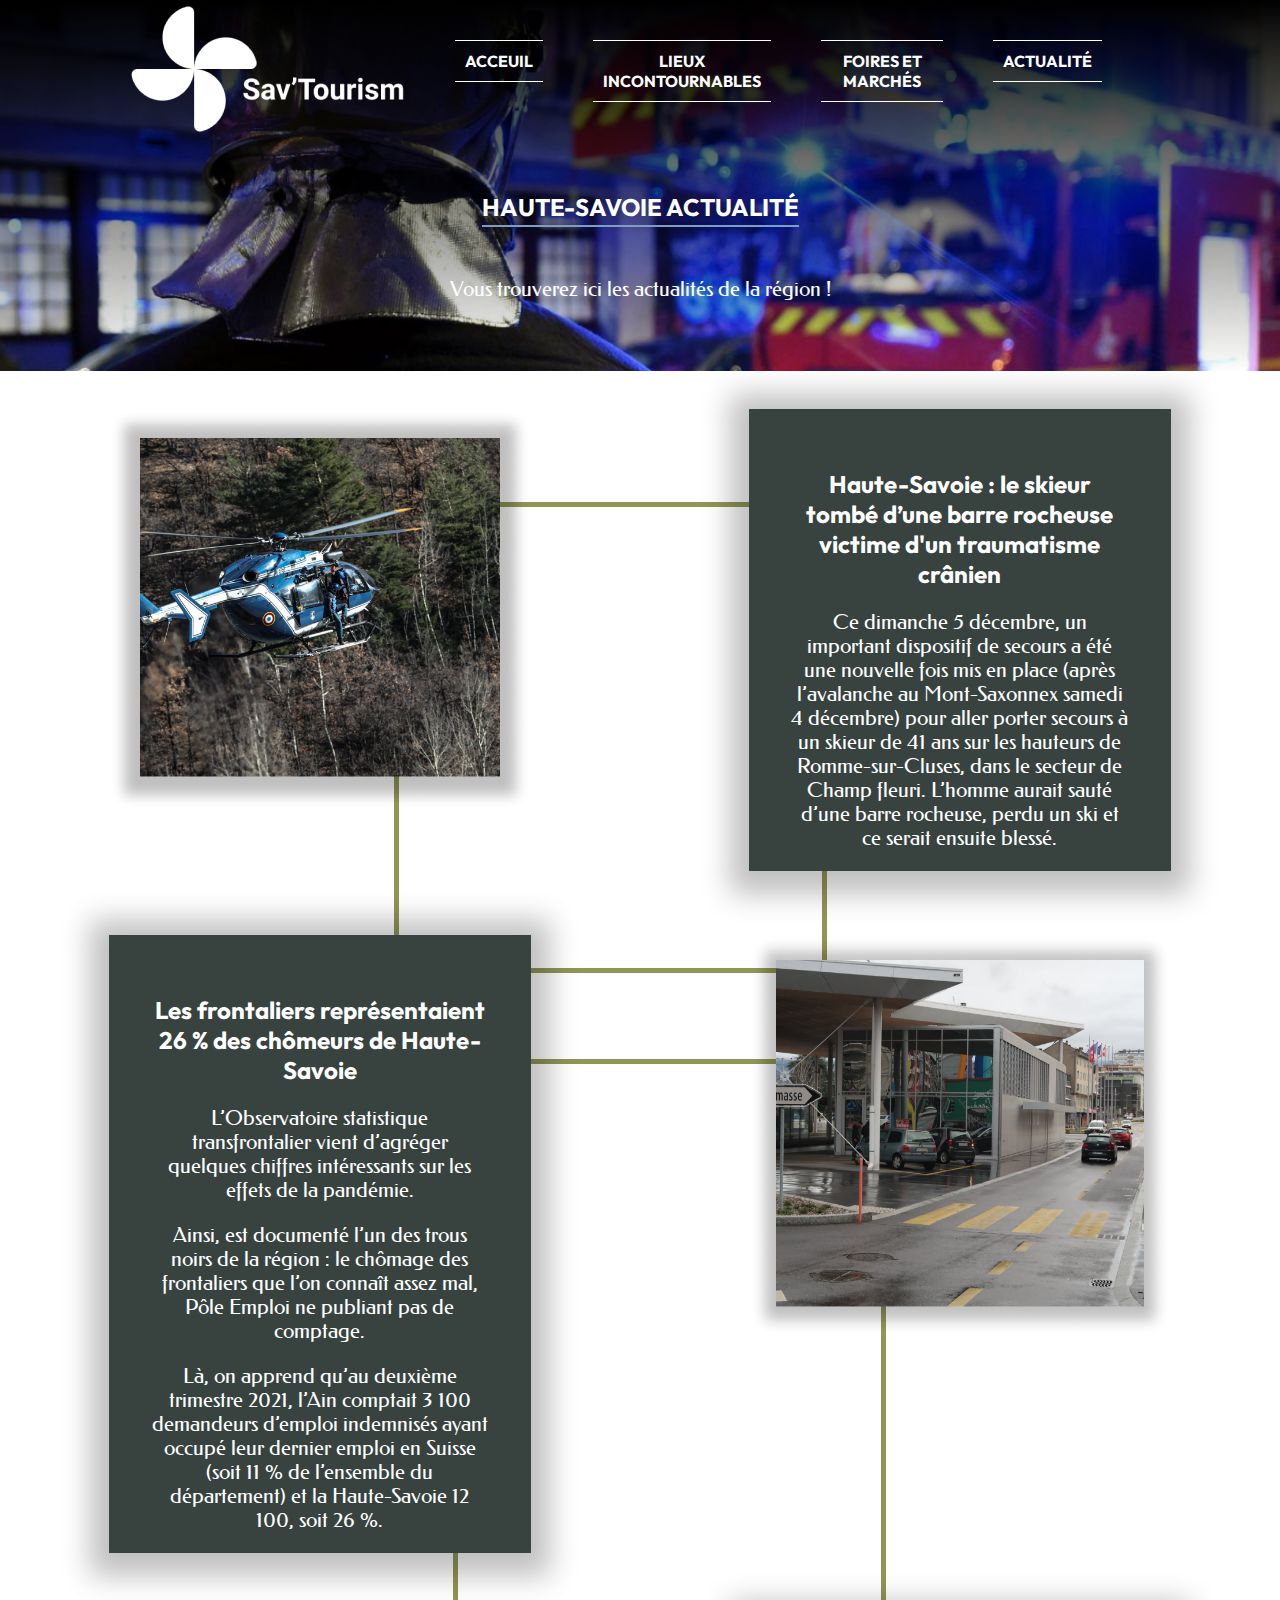
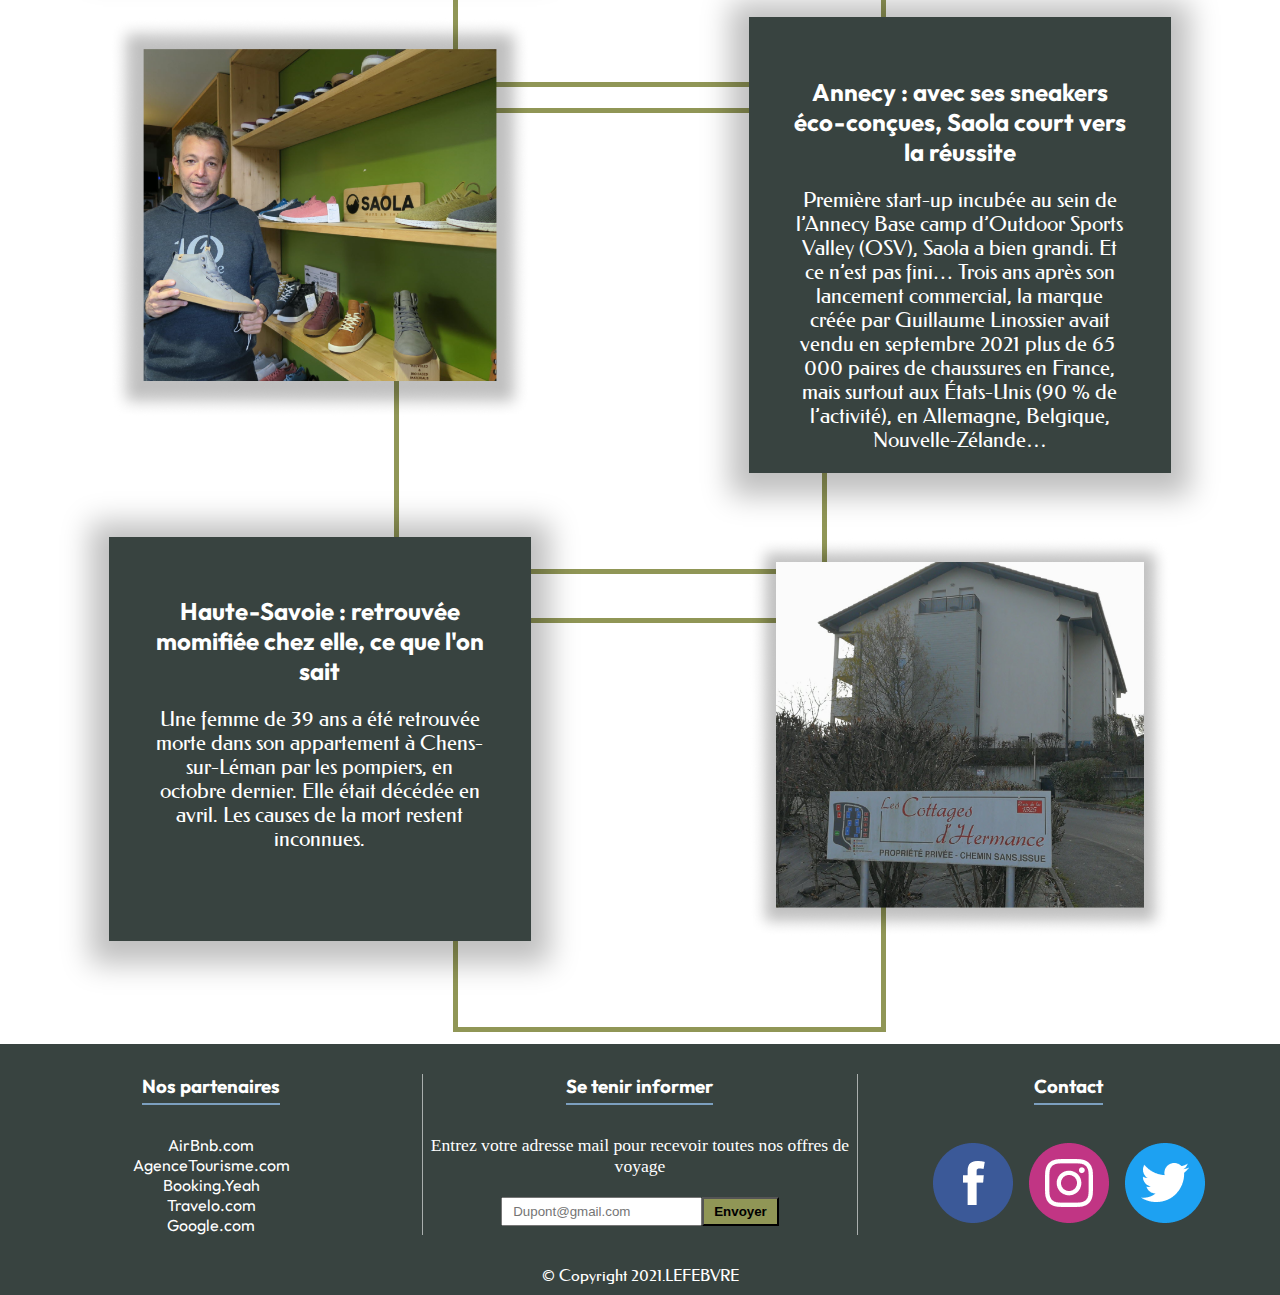
==== pages/actualite.html @ c9c6a57b "news files" ====
<!DOCTYPE html>
<html lang="fr">
<head>
    <meta charset="UTF-8">
    <meta http-equiv="X-UA-Compatible" content="IE=edge">
    <meta name="viewport" content="width=device-width, initial-scale=1.0">
    <link rel="stylesheet" href="../assets/css/style.css">
    <title>Sav'Tourism-Le meilleur de la Haute-Savoie-Actualité</title>
</head>
<body>
    <header id="headerActu">
        <div class="marginLR displayFlex">
            <figure>
                <img src="../assets/img/LogoSite 1.png" alt="logo">
            </figure>
            <nav class="displayFlex">
                <ul>
                    <li><a href="../index.html">Acceuil</a></li>
                    <li><a href="./lieuxIncontournables.html">Lieux incontournables</a></li>
                    <li><a href="./MarchesEtFoires.html">Foires et marchés</a></li>
                    <li><a href="./actualite.html">Actualité</a></li>
                </ul>
            </nav>
        </div>
        <article class="textCenter">
            <h1>Haute-Savoie Actualité</h1>
            <p class="textCenter">Vous trouverez ici les actualités de la région !</p>
        </article>
    </header>
    <main id="mainActu">
        <section>
            <article>
                <figure class="figLeft"><img src="../assets/img/actu/helico.png" alt=""></figure>
                <div>
                    <h2>Haute-Savoie : le skieur tombé d’une barre rocheuse victime d'un traumatisme crânien</h2>
                    <p>Ce dimanche 5 décembre, un important dispositif de secours a été une nouvelle fois mis en place (après l’avalanche au Mont-Saxonnex samedi 4 décembre) pour aller porter secours à un skieur de 41 ans sur les hauteurs de Romme-sur-Cluses, dans le secteur de Champ fleuri. L’homme aurait sauté d’une barre rocheuse, perdu un ski et ce serait ensuite blessé.</p>
                    </div>
            </article>
            <article>
                <div>
                    <h2>Les frontaliers représentaient 26 % des chômeurs de Haute-Savoie</h2>
                    <p>L’Observatoire statistique transfrontalier vient d’agréger quelques chiffres intéressants sur les effets de la pandémie.</p>
                    <p>Ainsi, est documenté l’un des trous noirs de la région : le chômage des frontaliers que l’on connaît assez mal, Pôle Emploi ne publiant pas de comptage.</p>
                    <p>Là, on apprend qu’au deuxième trimestre 2021, l’Ain comptait 3 100 demandeurs d’emploi indemnisés ayant occupé leur dernier emploi en Suisse (soit 11 % de l’ensemble du département) et la Haute-Savoie 12 100, soit 26 %.</p>
                </div>
                <figure class="figRight"><img src="../assets/img/actu/frontalier.png" alt=""></figure>
            </article>
            <article>
                <figure class="figLeft"><img src="../assets/img/actu/chaussures.png" alt=""></figure>
                <div>
                    <h2>Annecy : avec ses sneakers éco-conçues, Saola court vers la réussite</h2>
                    <p>Première start-up incubée au sein de l’Annecy Base camp d’Outdoor Sports Valley (OSV), Saola a bien grandi. Et ce n’est pas fini… Trois ans après son lancement commercial, la marque créée par Guillaume Linossier avait vendu en septembre 2021 plus de 65 000 paires de chaussures en France, mais surtout aux États-Unis (90 % de l’activité), en Allemagne, Belgique, Nouvelle-Zélande…</p>
                    </div>
            </article>
            <article>
                <div>
                    <h2>Haute-Savoie : retrouvée momifiée chez elle, ce que l'on sait</h2>
                    <p>Une femme de 39 ans a été retrouvée morte dans son appartement à Chens-sur-Léman par les pompiers, en octobre dernier. Elle était décédée en avril. Les causes de la mort restent inconnues.</p>
                </div>
                <figure class="figRight"><img src="../assets/img/actu/mort.png" alt=""></figure>
            </article>
        </section>
    </main>
    <footer>
        <div>
            <section id="partenaires">
                <h3>Nos partenaires</h3>
                <ul>
                    <li><a href="#">AirBnb.com</a></li>
                    <li><a href="#">AgenceTourisme.com</a></li>
                    <li><a href="#">Booking.Yeah</a></li>
                    <li><a href="#">Travelo.com</a></li>
                    <li><a href="#">Google.com</a></li>
                </ul>
            </section>
            <section id="mail">
                <h3>Se tenir informer</h3>
                <form>
                    <fieldset>
                        <legend>Entrez votre adresse mail pour recevoir toutes nos offres de voyage</legend>
                        <input type="email" placeholder="Dupont@gmail.com" "><input type="button" value="Envoyer">
                    </fieldset>
                </form>
            </section>
            <section >
                <h3>Contact</h3>
                <div id="contact">
                    <a href="#"><img src="../assets/img/icon/Facebook.png" alt="Facebook"></a>
                    <a href="#"><img src="../assets/img/icon/Instagram.png" alt="Instagram"></a>
                    <a href="#"><img src="../assets/img/icon/Twitter.png" alt="Twitter"></a>
                </div>
            </section>
        </div>
        <div>
            <p>© Copyright 2021.LEFEBVRE</p>
        </div>
    </footer>
</body>
</html>
---- assets/css/style.css ----
@import url(./fontFamily.css);

* {
    margin: 0;
    padding: 0;
}
ul {
    list-style: none;
}
a {
    text-decoration: none;
    color: #fff;
}
p { 
    font-family: 'Federo';
}
h1, h2, h3, a {
    font-family: 'Outfit', sans-serif;
}
.displayFlex {
    display: flex;
}
.marginLR {
    margin: 0 10%;
}
.textCenter {
    text-align: center;
}

/**************  ACCEUIL ************/


/**************  HEADER **********/

header {
    position: relative;
    background: linear-gradient(#000, rgba(0, 0, 0, 0));
}
header::after {
    position: absolute;
    z-index: -10;
    content: '';
    background: center/ cover no-repeat url(../img/fondHeaderAcceuil.png);
    height: 100%;
    width: 100%;
    top: 0;
    left: 0;
}
header > div {
    justify-content: space-between;
}
nav {
    flex-direction: column;
    justify-content: center;
}
nav > ul {
    display: flex;
}
nav > ul > li > a {
    display: block;
    padding: 10px;
    text-align: center;
    text-transform: uppercase;
    font-weight: 700;
    margin-right: 50px;
    border-top: 1px solid #fff;
    border-bottom: 1px solid #fff;
    transition: 400ms ease-in-out;
}
nav > ul > li > a:hover {
    transform: scale(1.1);
    box-shadow: inset 0 0 8px white;
}
header > article {
    color: #fff;
    margin: 0 33%;
    padding-bottom: 50px;
}
header > article > h1 {
    padding-bottom: 3px;
    display: inline-block;
    font-size: 1.5rem;
    text-transform: uppercase;
    margin: 50px 0;
    border-bottom: 2px solid #7C9FBF;
    
}
header > article > p {
    font-size: 1.3rem;
    padding-bottom: 20px;
    font-weight: 500;
}
header > article > a {
    background-color: #7C9FBF;
    border-radius: 7px;
    margin: 0 33%;
    display: inline-block;
    padding: 10px 20px;
    text-transform: uppercase;
    font-weight: 700;
    color: #fff;
    transition: 300ms ease-in-out;
}
header > article > a:hover {
    transform: scale(1.01);
    background-color: #7c9fbfb4;
}



/*************** MAIN ***********/


/********** SECTION 1 ********/

#infoRegion {
    position: relative;
    padding: 10%;
}
#infoRegion > article {
    width: 45%;
    position: relative;
    margin-left: 10%;
    padding: 30px;
    margin-bottom: 100px;
    box-shadow: 0 0 25px  rgba(0, 0, 0, 0.582);
}
#infoRegion > article > h2 {
    position: absolute;
    top: -10%;
    left: -10%;
    font-size: 1.5rem;
    text-transform: uppercase;
}
#infoRegion > article > p {
    font-size: 1.5rem;
}
#infoRegion > figure {
    position: absolute;
    top: 17%;
    right: 10%;
    
}


#imgRegion {
    display: grid;
    grid-template-columns: repeat(2, 1fr);
    grid-template-rows: 400px 400px;
}
#imgRegion > figure > img {
    height: 100%;
    width: 100%;
}




/********** FOOTER **********/

footer {
    color: #fff;
    background-color: #384340;
    padding: 30px 0 10px 0;
}
footer a {
    transition: 200ms ease-in-out;
}
footer a:hover {
    opacity: 0.7;
    color: #909656;

}
footer > div > section > h3 {
    padding-bottom: 5px;
    margin-bottom: 30px;
    display: inline-block;
    border-bottom: 2px solid #7C9FBF;
}
footer > div:first-child {
    display: flex;
    justify-content: space-between;
    padding-bottom: 30px;
}
footer > div:first-child > section {
    width: 33%;
    text-align: center;
}
footer > div:first-child > section:first-child {
    border-right: 1px solid rgba(255, 255, 255, 0.575);
}
footer > div:first-child > section:last-child {
    border-left: 1px solid rgba(255, 255, 255, 0.575);
}
#mail > form > fieldset {
    border: none;
}
#mail > form > fieldset > legend {
    font-size: 1.1rem;
    padding-bottom: 20px;
}
#mail > form > fieldset > input {
    padding: 5px 10px;
}
#mail > form > fieldset > input[type="button"] {

    font-weight: 700;
    background-color: #909656;
}
#mail > form > fieldset > input[type="button"]:hover {
    opacity: 0.7;
}
#contact {
    display: flex;
    justify-content: center;
}
#contact > figure > img {
    width: 100%;
}
footer > div:last-child {
    text-align: center;
}



/********** SECOND PAGE  LIEUX INCONTOURNABLES ********/

#headerLieux::after {
    
    background: center/ cover no-repeat url(../img/aiguilles-de-chamonix-hiver.jpg);
}
#headerLieux {
    margin-bottom: 10px;
    box-shadow: 0 10px 0 rgba(0, 0, 0, 0.582);
}
#headerLieux > article {
    width:100%;
    margin: 0;
}
#mainLieux > section {
    color: #fff;
    height: 100vh; 
    box-sizing: border-box;
    display: flex;
    align-items: center;
    justify-content: center;
    text-align: center; 
    flex-direction: column;
    padding: 2vw;
    background-size: cover;
    background-repeat: no-repeat;
    background-attachment: fixed;
    font-size: 4vw;
}
#mainLieux > section:first-of-type {
    background-image: url(../img/evian.jpg);
}
#mainLieux > section:nth-of-type(2) {
    background-image: url(../img/samoens-photo1.jpg);
}
#mainLieux > section:nth-of-type(3) {
    background-image: url(../img/Sixt-Fer-A-Cheval.jpg);
}
#mainLieux > section:nth-of-type(4) {
    background-image: url(../img/annecy.jpg);
}
#mainLieux > section:nth-of-type(5) {
    background-image: url(../img/aiguilles-de-chamonix-hiver.jpg);
}
#mainLieux > section:nth-of-type(6) {
    background-image: url(../img/Monument_des_Glières.jpg);
}
#mainLieux > section:nth-of-type(7) {
    background-image: url(../img/lacTempete.jpg);
}
#mainLieux > section:nth-of-type(8) {
    background-image: url(../img/vueSaleve.jpg);
}
#mainLieux > section:nth-of-type(9) {
    background-image: url(../img/plaineJoux.jpg);
}
#mainLieux > section:nth-of-type(10) {
    background-image: url(../img/fantasticable_chatel.jpg);
}
#mainLieux > section > h2{
    padding: 20px;
    z-index: 100;
    position: relative;
}
#mainLieux > section > h2::after{
    z-index: -1;
    content: "";
    position: absolute;
    height: 100%;
    width: 100%;
    top: 0;
    left: 0;
    border-radius: 10%;
    background-color: rgba(0, 0, 0, 0.582);
}



/*********** THIRD PAGE MARCHES ET FOIRES *********/

#headerFoires::after {
    background: center/ cover no-repeat url(../img/foires/coverHeader.png);
}
#headerFoires > article {
    width:100%;
    margin: 0;
}
#mainFoires > section > article {
    display: flex;
}
#mainFoires > section > article > div {
    padding: 5% 7%;
}
#mainFoires > section > article > div > h2 {
    padding-bottom: 10%;
}
#mainFoires > section > article > div > p {
    font-size: 1.2rem;
    padding-bottom: 30px;
}
#mainFoires > section > article > div > a {
    margin-top: 20px;
    display: inline-block;
    background-color: #7C9FBF;
    border-radius: 8px;
    color: #000;
    padding:  7px 14px;
    text-transform: uppercase;
    font-weight: 700;
    font-size: 1.2rem;
    transition: 200ms ease-in-out;
}
#mainFoires > section > article > div > a:hover {
    opacity: 0.7;
}
.darken {
    color: #fff;
    background-color: #384340;
}
.light {
    background-color: #909656;
}



/*************** FOUR PAGE ACTUALITE ***************/

#headerActu::after {
    background: center/ cover no-repeat url(../img/actu/actuCover.png);
}
#mainActu {
    padding: 3% 0;
}
#mainActu > section > article {
    display: flex;
    justify-content: space-around;
    color: #fff;
    margin-bottom: 5%;
}
#mainActu > section > article > div {
    width: 33%;
    background-color: #384340;
    padding-top: 3%;
    box-shadow: 0px 4px 27px 19px rgba(0, 0, 0, 0.25);
}
#mainActu > section > article > div > h2, #mainActu > section > article > div > p {
    text-align: center;
    margin: 5% 10%;
}
#mainActu > section > article > div > p {
    font-size: 1.3rem;
}
#mainActu > section > article > figure {
    position: relative;
    width: 33%;
}
.figLeft::after {
    z-index: -10;
    position: absolute;
    content: "";
    height: 100%;
    width: 100%;
    top: 20%;
    right: -70%;
    border: 5px solid #909656;
}
.figRight::before {
    z-index: -10;
    position: absolute;
    content: "";
    height: 100%;
    width: 100%;
    top: 20%;
    left: -70%;
    border: 5px solid #909656;
}
#mainActu > section > article > figure > img {
    width: 100%;
}
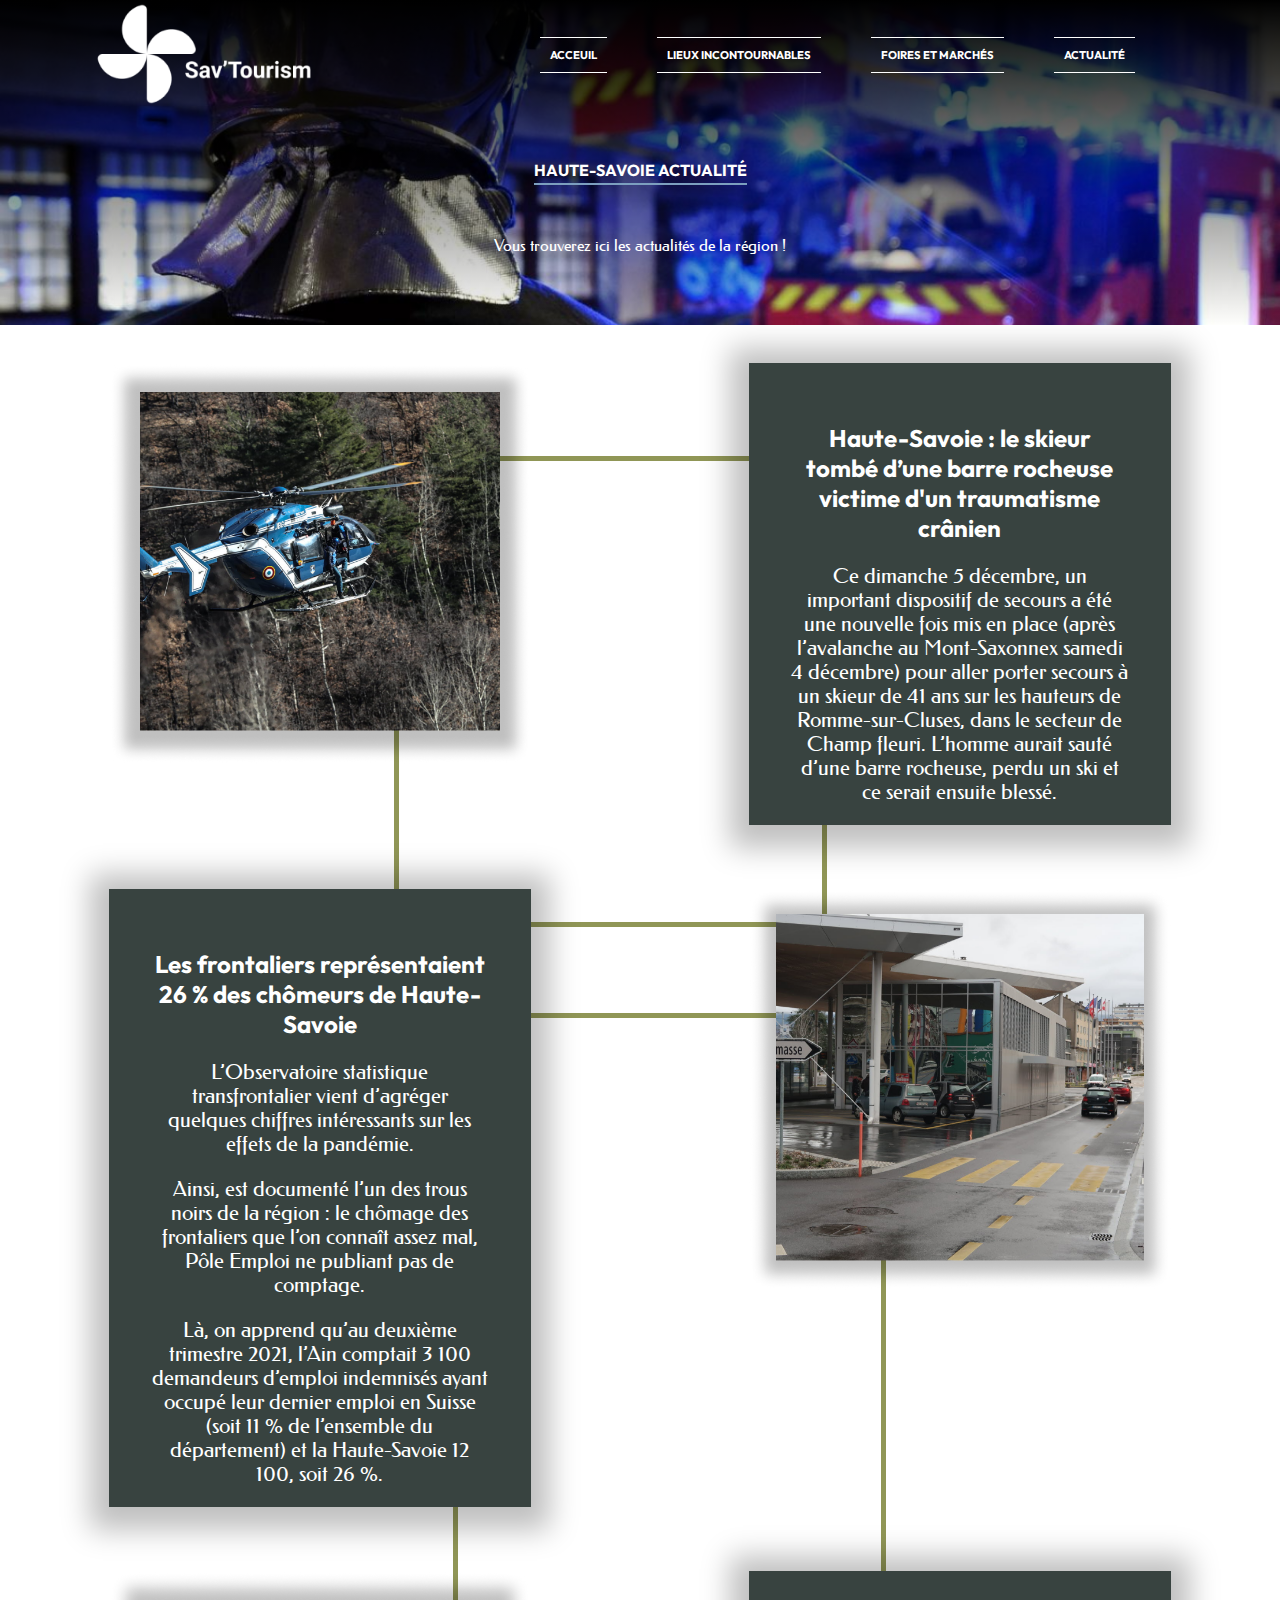
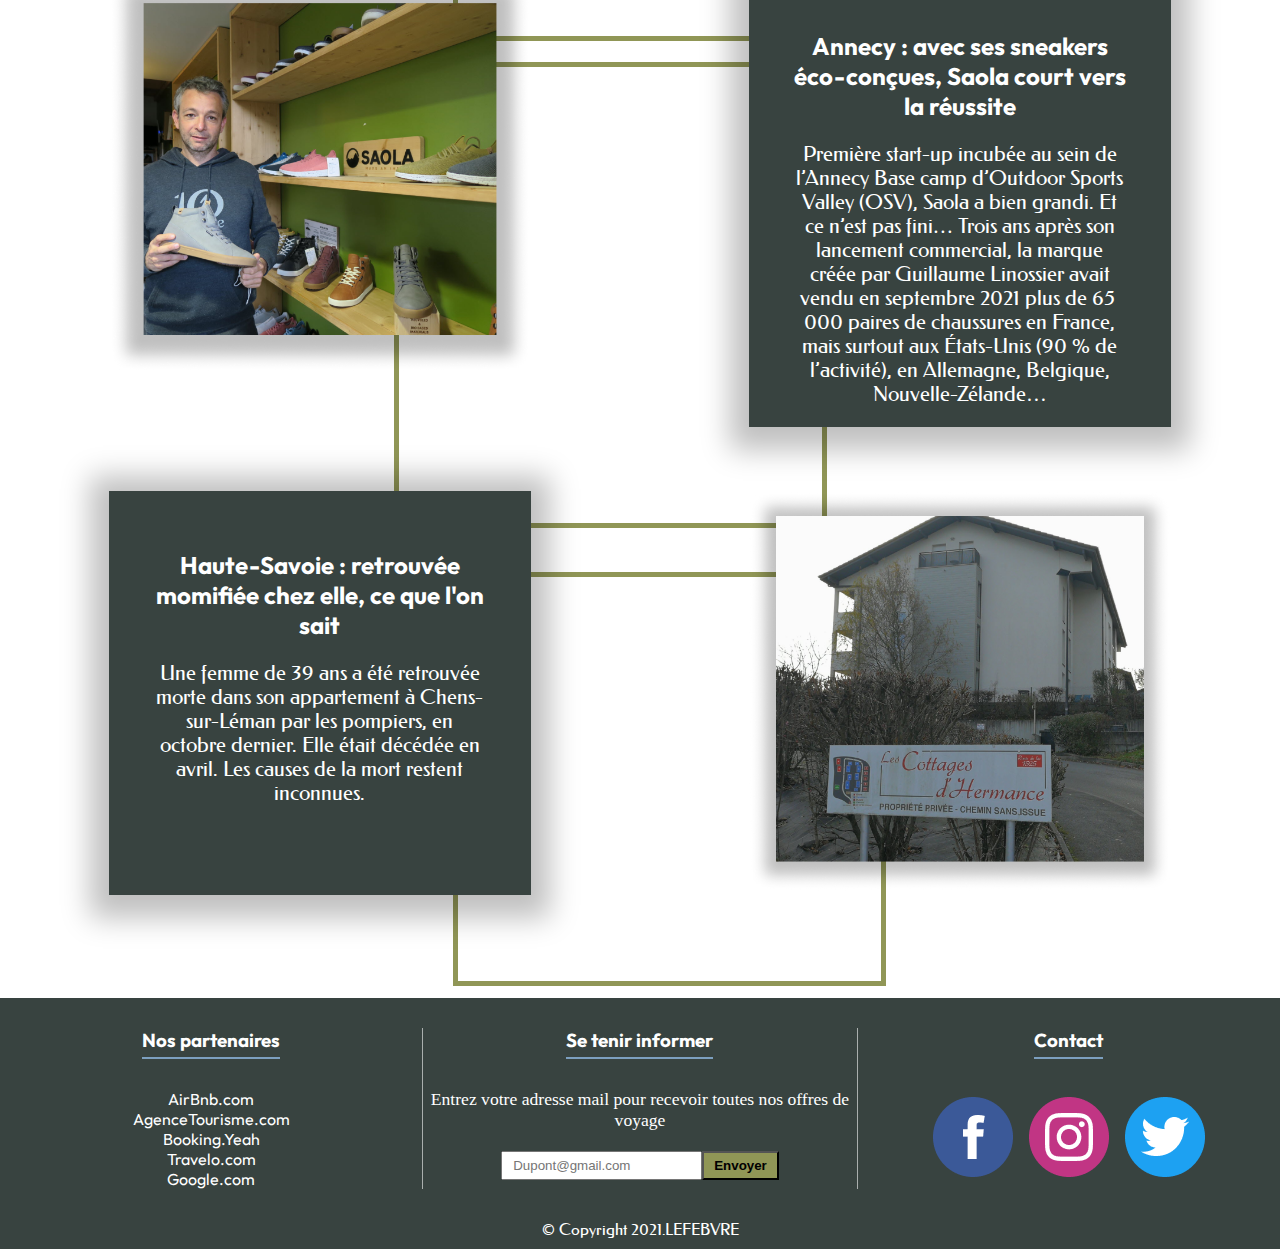
==== commit de42b78e: "responsive" ====
--- a/pages/actualite.html
+++ b/pages/actualite.html
@@ -8,12 +8,12 @@
     <title>Sav'Tourism-Le meilleur de la Haute-Savoie-Actualité</title>
 </head>
 <body>
-    <header id="headerActu">
+    <header id="headerActu" class="mediaSize">
         <div class="marginLR displayFlex">
-            <figure>
+            <figure id="headerFig">
                 <img src="../assets/img/LogoSite 1.png" alt="logo">
             </figure>
-            <nav class="displayFlex">
+            <nav class="displayFlex navMedia">
                 <ul>
                     <li><a href="../index.html">Acceuil</a></li>
                     <li><a href="./lieuxIncontournables.html">Lieux incontournables</a></li>
@@ -62,7 +62,7 @@
         </section>
     </main>
     <footer>
-        <div>
+        <div id="footerMedia">
             <section id="partenaires">
                 <h3>Nos partenaires</h3>
                 <ul>
--- a/assets/css/style.css
+++ b/assets/css/style.css
@@ -48,6 +48,9 @@
 }
 header > div {
     justify-content: space-between;
+}
+#navToggle {
+    display: none;
 }
 nav {
     flex-direction: column;
@@ -100,10 +103,14 @@
     font-weight: 700;
     color: #fff;
     transition: 300ms ease-in-out;
+    
+    box-shadow: 0 0 5px 2px #fff;
 }
 header > article > a:hover {
     transform: scale(1.01);
-    background-color: #7c9fbfb4;
+    background-color: rgba(255, 255, 255, 0.582);
+    color: #000;
+    box-shadow: 0 0 5px 2px #000;
 }
 
 
@@ -333,10 +340,14 @@
     text-transform: uppercase;
     font-weight: 700;
     font-size: 1.2rem;
-    transition: 200ms ease-in-out;
+    transition: 300ms ease-in-out;
+    box-shadow: 0 0 5px 2px #000;
 }
 #mainFoires > section > article > div > a:hover {
     opacity: 0.7;
+    color: #fff;
+    background-color: rgba(0, 0, 0, 0.582);
+    box-shadow: 0 0 5px 2px #fff;
 }
 .darken {
     color: #fff;
@@ -401,4 +412,187 @@
 }
 #mainActu > section > article > figure > img {
     width: 100%;
-}+}
+
+
+/******** MEDIAS QUERIES ***********/
+
+@media screen and (max-width: 1400px) {
+    .marginLR {
+        margin: 0;
+        justify-content: space-around;
+    }
+    header {
+        font-size: 0.7rem;
+    }
+    #headerFig {
+        width: 20%;
+    }
+    #headerFig > img {
+        width: 100%;
+    }
+    header > article > h1, header > article > p {
+        font-size: 1rem;
+    }
+    #infoRegion > figure {
+        z-index: -10;
+    }
+    #mainFoires {
+        font-size: 1rem;
+    }
+
+}
+@media screen and (max-width: 1050px) {
+    #mainFoires > section > article > div {
+        padding: 3% 4%;
+    }
+    #mainFoires > section > article > div > p {
+        font-size: 1rem;
+    }
+    #mainFoires > section > article > div > a {
+        font-size: 0.7rem;
+    }
+}
+@media screen and (max-width: 920px) {
+    #mainFoires > section > article > figure > img {
+        width: 50vw;
+        margin: 30% 0;
+    }
+}
+@media screen and (max-width: 850px) {
+    
+    .marginLR {
+        justify-content: space-between;
+    }
+    header > article {
+        margin: 0;
+        padding: 0 5% 3% 5%;
+        text-align: center;
+    }
+    #infoRegion > article {
+        width: 80%;
+        margin: 0 0 5% 0;
+    }
+    #infoRegion > article > h2 {
+        position: relative;
+        text-align: center;
+        font-size: 1rem;
+        margin-bottom: 1rem;
+    }
+    #infoRegion > article > p {
+        font-size: 1rem;
+        font-weight: 600;
+    }
+    #infoRegion > figure {
+        width: 50%;
+    }
+    
+    #infoRegion > figure > img {
+        width: 100%;
+    }
+    nav > ul > li > a {
+        margin-right: 10px;
+    }
+    #imgRegion {
+        display: block;
+    }
+    #footerMedia {
+        flex-direction: column;
+        align-items: center;
+    }
+    #footerMedia > section {
+        width: initial;
+        padding-bottom: 3%;
+        border: none;
+        border-bottom: 1px solid rgba(255, 255, 255, 0.575);
+    }
+    #headerLieux > article, #headerFoires > article {
+        width: initial;
+    }
+    #mainActu > section > article {
+        flex-direction: column;
+        align-items: center;
+    }
+    #mainActu > section > article > figure {
+        width: 50%;
+    }
+    #mainActu > section > article > figure::after, #mainActu > section > article > figure::before {
+        top: 0; 
+        right: 0;
+        left: 0;
+        bottom: 0;
+    }
+    #mainActu > section > article > div {
+        width: initial;
+    }
+
+}
+@media screen and (max-width: 600px) {
+    .marginLR{
+        padding-top: 2%;
+        justify-content: space-around;    
+    }
+    #headerFig {
+        width: 33%;
+        margin-bottom: 20px;
+    }
+    #navToggle {
+        display: inline-block;
+        color: #fff;
+        font-size: 1.5rem;
+        border: none;
+        background-color: transparent;
+        display: block;
+        transition: 200ms ease-in-out;
+    }
+    .navMedia, .marginLR {
+        align-items: center;
+        flex-direction: column;
+    }
+    .navMedia > ul {
+        flex-direction: column;
+    }
+    .navMedia > ul > li:first-child > a {
+        border-bottom: none;
+    }
+    .navMedia > ul > li:last-child > a, .navMedia > ul > li:nth-of-type(3) > a  {
+        border-top: none;
+    }
+}
+@media screen and (max-width: 400px) {
+    
+    #infoRegion > figure {
+        top: 35%;
+        right: 10%;
+    }
+    #contact > a > img{
+        width: 50px;
+    }
+    .darken {
+        background-color: #384340a6;
+    }
+    .light {
+        background-color: #909656bb;
+
+    }
+    #mainFoires > section > article {
+        text-align: center;
+        position: relative;
+    }
+    #mainFoires > section > article > figure {
+        z-index: -1;
+        position: absolute;
+        top: 0;
+        height: 100%;
+        width: 100%;
+    }
+    #mainFoires > section > article > figure > img {
+        margin: 0;
+        width: 100%;
+        height: 100%;
+    }
+}
+/* 
+.menuActive {
+    display: block;
+} */